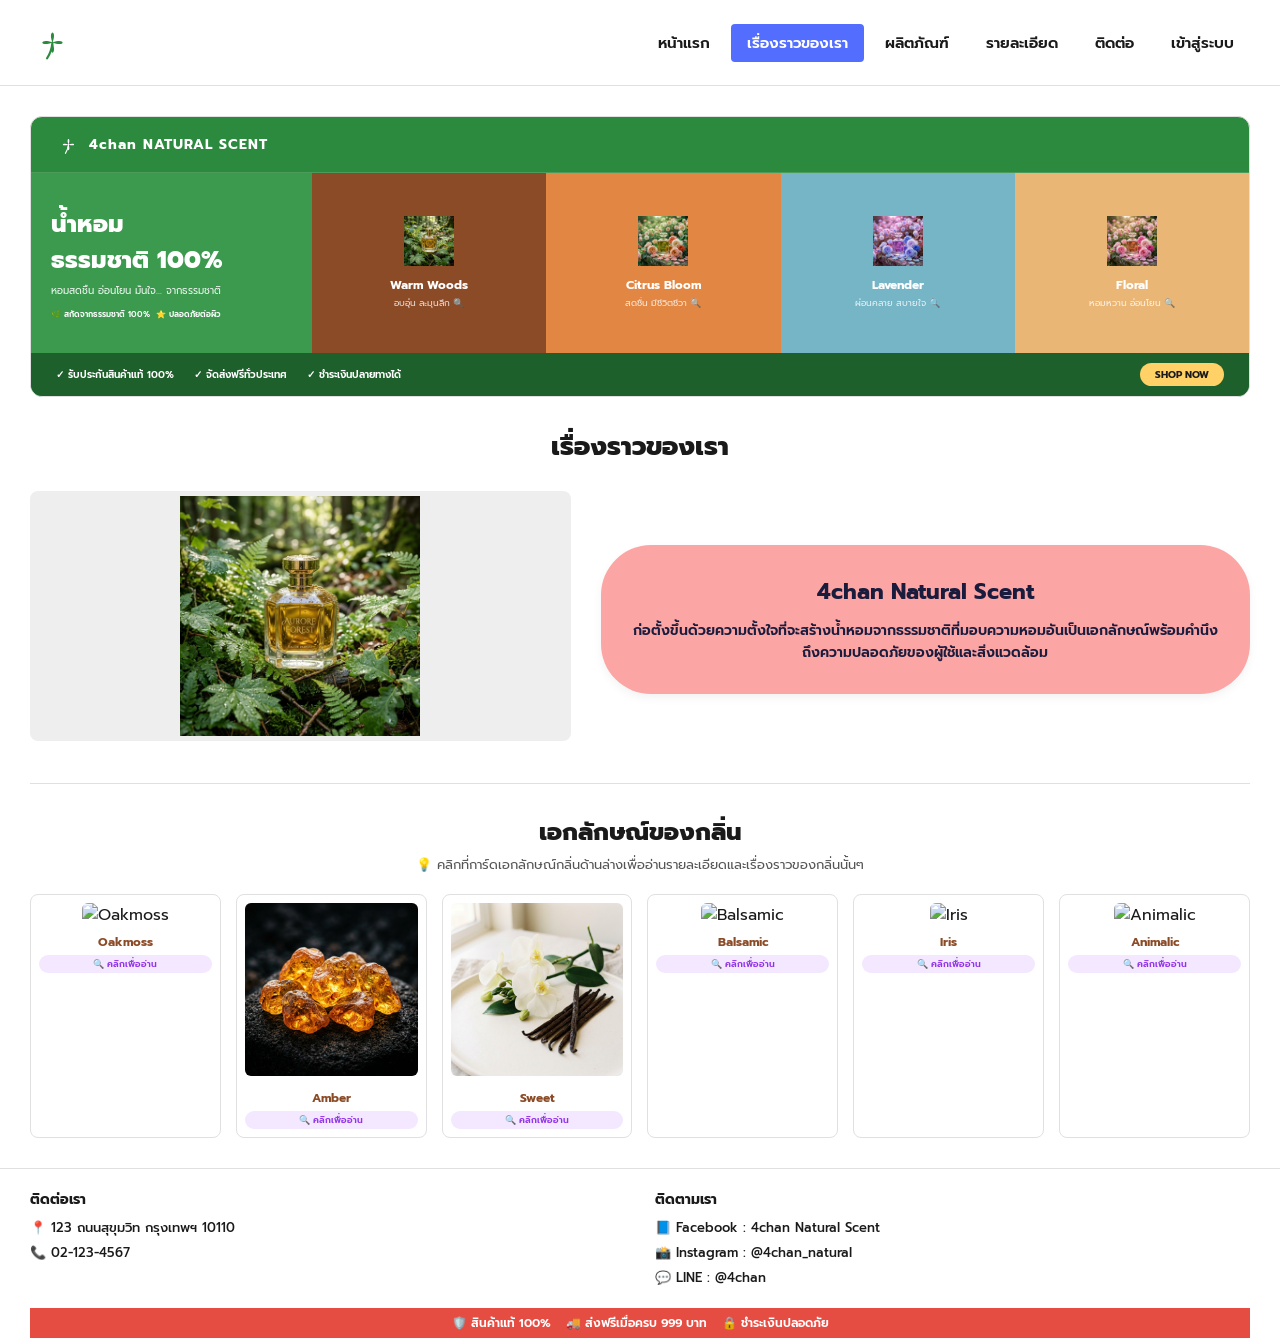
==== about.html @ 2dde5c66 "Add files via upload" ====
<!DOCTYPE html>
<html lang="th">

<head>
    <meta charset="UTF-8">
    <meta name="viewport" content="width=device-width, initial-scale=1.0">
    <title>4chan Natural Scent - เรื่องราวของเรา</title>
    <link rel="stylesheet" href="style.css">
</head>

<body>

    <div class="page-container">
        <!-- Header -->
        <header>
            <a href="index.html" class="logo-container">
                <div class="logo-img">
                    <svg viewBox="0 0 100 100" width="100%" height="100%">
                        <path d="M50,50 C38,20 62,20 50,50 C20,38 20,62 50,50 C62,80 38,80 50,50 C80,62 80,38 50,50 Z"
                            fill="#2b8a3e" />
                        <path d="M50,50 Q48,70 38,85" stroke="#2b8a3e" stroke-width="5" stroke-linecap="round"
                            fill="none" />
                    </svg>
                </div>
            </a>
            <nav>
                <a href="index.html">หน้าแรก</a>
                <a href="about.html" class="active">เรื่องราวของเรา</a>
                <a href="products.html">ผลิตภัณฑ์</a>
                <a href="details.html">รายละเอียด</a>
                <a href="contact.html">ติดต่อ</a>
                <a href="login.html">เข้าสู่ระบบ</a>
            </nav>
            <!-- Hamburger Menu Button -->
            <button class="hamburger-btn" id="hamburgerBtn" aria-label="เปิดเมนู">
                <span class="bar"><span class="dot"></span><span class="line"></span></span>
                <span class="bar"><span class="dot"></span><span class="line"></span></span>
                <span class="bar"><span class="dot"></span><span class="line"></span></span>
            </button>
        </header>

        <!-- Mobile Navigation Overlay -->
        <div class="mobile-nav-overlay" id="mobileNavOverlay"></div>
        <div class="mobile-nav-panel" id="mobileNavPanel">
            <button class="mobile-close-btn" id="mobileCloseBtn" aria-label="ปิดเมนู">✕</button>
            <a href="index.html">หน้าแรก</a>
            <a href="about.html" class="active">เรื่องราวของเรา</a>
            <a href="products.html">ผลิตภัณฑ์</a>
            <a href="details.html">รายละเอียด</a>
            <a href="contact.html">ติดต่อ</a>
            <a href="login.html">เข้าสู่ระบบ</a>
        </div>

        <!-- Main Content -->
        <main>
            <!-- Top Scent Category Banner -->
            <div
                style="background-color: #2b8a3e; color: white; border-radius: 12px; overflow: hidden; margin-bottom: 30px; border: 1px solid var(--border-color); display: flex; flex-direction: column;">
                <!-- Brand header in banner -->
                <div
                    style="display: flex; align-items: center; justify-content: space-between; padding: 15px 25px; border-bottom: 1px solid rgba(255,255,255,0.15);">
                    <div style="display: flex; align-items: center; gap: 8px;">
                        <div style="width: 25px; height: 25px;">
                            <svg viewBox="0 0 100 100" width="100%" height="100%">
                                <path
                                    d="M50,50 C38,20 62,20 50,50 C20,38 20,62 50,50 C62,80 38,80 50,50 C80,62 80,38 50,50 Z"
                                    fill="#ffffff" />
                                <path d="M50,50 Q48,70 38,85" stroke="#ffffff" stroke-width="5" stroke-linecap="round"
                                    fill="none" />
                            </svg>
                        </div>
                        <span style="font-weight: 700; font-size: 14px; letter-spacing: 1px;">4chan NATURAL SCENT</span>
                    </div>
                </div>

                <!-- Category Splits -->
                <div class="about-category-grid">
                    <!-- Main Promo Left -->
                    <div
                        style="background-color: #3b9a4e; padding: 20px; display: flex; flex-direction: column; justify-content: center;">
                        <h2 style="font-size: 24px; font-weight: 800; margin-bottom: 5px;">น้ำหอม<br>ธรรมชาติ 100%</h2>
                        <p style="font-size: 10px; opacity: 0.9; margin-bottom: 10px;">หอมสดชื่น อ่อนโยน มั่นใจ...
                            จากธรรมชาติ</p>
                        <div style="display: flex; gap: 6px; font-size: 8px; font-weight: 600;">
                            <span>🌿 สกัดจากธรรมชาติ 100%</span>
                            <span>⭐ ปลอดภัยต่อผิว</span>
                        </div>
                    </div>
                    <!-- Warm Woods -->
                    <div class="scent-banner-card" data-scent-key="warmwoods"
                        style="background-color: #8c4b27; padding: 15px; display: flex; flex-direction: column; align-items: center; justify-content: center; text-align: center; cursor: pointer;">
                        <img src="assets/forest_breeze.png"
                            style="width: 50px; height: 50px; object-fit: contain; margin-bottom: 10px;"
                            alt="Warm Woods">
                        <span style="font-weight: 700; font-size: 12px;">Warm Woods</span>
                        <span style="font-size: 9px; opacity: 0.8; margin-top: 2px;">อบอุ่น ละมุนลึก 🔍</span>
                    </div>
                    <!-- Citrus Bloom -->
                    <div class="scent-banner-card" data-scent-key="citrusbloom"
                        style="background-color: #e28743; padding: 15px; display: flex; flex-direction: column; align-items: center; justify-content: center; text-align: center; cursor: pointer;">
                        <img src="assets/rose_bloom.png"
                            style="width: 50px; height: 50px; object-fit: contain; margin-bottom: 10px; filter: hue-rotate(45deg);"
                            alt="Citrus Bloom">
                        <span style="font-weight: 700; font-size: 12px;">Citrus Bloom</span>
                        <span style="font-size: 9px; opacity: 0.8; margin-top: 2px;">สดชื่น มีชีวิตชีวา 🔍</span>
                    </div>
                    <!-- Lavender -->
                    <div class="scent-banner-card" data-scent-key="lavender"
                        style="background-color: #76b5c5; padding: 15px; display: flex; flex-direction: column; align-items: center; justify-content: center; text-align: center; cursor: pointer;">
                        <img src="assets/rose_bloom.png"
                            style="width: 50px; height: 50px; object-fit: contain; margin-bottom: 10px; filter: hue-rotate(270deg);"
                            alt="Lavender">
                        <span style="font-weight: 700; font-size: 12px;">Lavender</span>
                        <span style="font-size: 9px; opacity: 0.8; margin-top: 2px;">ผ่อนคลาย สบายใจ 🔍</span>
                    </div>
                    <!-- Floral -->
                    <div class="scent-banner-card" data-scent-key="floral"
                        style="background-color: #eab676; padding: 15px; display: flex; flex-direction: column; align-items: center; justify-content: center; text-align: center; cursor: pointer;">
                        <img src="assets/rose_bloom.png"
                            style="width: 50px; height: 50px; object-fit: contain; margin-bottom: 10px;" alt="Floral">
                        <span style="font-weight: 700; font-size: 12px;">Floral</span>
                        <span style="font-size: 9px; opacity: 0.8; margin-top: 2px;">หอมหวาน อ่อนโยน 🔍</span>
                    </div>
                </div>

                <!-- Banner bottom features -->
                <div class="about-banner-bottom">
                    <div class="about-banner-bottom-links">
                        <span>✓ รับประกันสินค้าแท้ 100%</span>
                        <span>✓ จัดส่งฟรีทั่วประเทศ</span>
                        <span>✓ ชำระเงินปลายทางได้</span>
                    </div>
                    <a href="products.html"
                        style="background-color: #ffd166; color: #1a1a1a; padding: 4px 15px; border-radius: 15px; text-decoration: none; font-weight: 700; font-size: 10px;">SHOP
                        NOW</a>
                </div>
            </div>

            <!-- Section: About Us Details -->
            <div class="about-section">
                <h2 style="font-size: 26px; font-weight: 800; text-align: center; margin-bottom: 20px;">เรื่องราวของเรา</h2>

                <div class="about-intro-grid">
                    <!-- Group of bottles or nice display image -->
                    <div>
                        <img src="assets/forest_breeze.png" class="about-intro-img"
                            style="max-height: 250px; object-fit: contain; background: #eee; padding: 5px;"
                            alt="Bottles Display">
                    </div>
                    <!-- Peach brand intro box -->
                    <div class="about-intro-box">
                        <h3>4chan Natural Scent</h3>
                        <p>ก่อตั้งขึ้นด้วยความตั้งใจที่จะสร้างน้ำหอมจากธรรมชาติที่มอบความหอมอันเป็นเอกลักษณ์พร้อมคำนึงถึงความปลอดภัยของผู้ใช้และสิ่งแวดล้อม
                        </p>
                    </div>
                </div>
            </div>

            <!-- Section: Scent Identities -->
            <div class="scent-identities">
                <h2 style="font-size: 24px; font-weight: 800; text-align: center; margin-bottom: 5px;">
                    เอกลักษณ์ของกลิ่น</h2>
                <p style="text-align: center; font-size: 13px; color: var(--text-muted); margin-bottom: 20px;">💡 คลิกที่การ์ดเอกลักษณ์กลิ่นด้านล่างเพื่ออ่านรายละเอียดและเรื่องราวของกลิ่นนั้นๆ</p>

                <div class="scent-grid">
                    <!-- Oakmoss -->
                    <div class="scent-card" data-scent-key="oakmoss">
                        <img src="https://images.unsplash.com/photo-1502082553048-f009c37129b9?w=150&auto=format&fit=crop&q=60"
                            alt="Oakmoss">
                        <span>Oakmoss</span>
                        <span class="scent-read-hint">🔍 คลิกเพื่ออ่าน</span>
                    </div>
                    <!-- Amber -->
                    <div class="scent-card" data-scent-key="amber">
                        <img src="assets/amber.png" alt="Amber">
                        <span>Amber</span>
                        <span class="scent-read-hint">🔍 คลิกเพื่ออ่าน</span>
                    </div>
                    <!-- Sweet -->
                    <div class="scent-card" data-scent-key="sweet">
                        <img src="assets/sweet.png" alt="Sweet">
                        <span>Sweet</span>
                        <span class="scent-read-hint">🔍 คลิกเพื่ออ่าน</span>
                    </div>
                    <!-- Balsamic -->
                    <div class="scent-card" data-scent-key="balsamic">
                        <img src="https://images.unsplash.com/photo-1608571423902-eed4a5ad8108?w=150&auto=format&fit=crop&q=60"
                            alt="Balsamic">
                        <span>Balsamic</span>
                        <span class="scent-read-hint">🔍 คลิกเพื่ออ่าน</span>
                    </div>
                    <!-- Iris -->
                    <div class="scent-card" data-scent-key="iris">
                        <img src="https://images.unsplash.com/photo-1525310072745-f49212b5ac6d?w=150&auto=format&fit=crop&q=60"
                            alt="Iris">
                        <span>Iris</span>
                        <span class="scent-read-hint">🔍 คลิกเพื่ออ่าน</span>
                    </div>
                    <!-- Animalic -->
                    <div class="scent-card" data-scent-key="animalic">
                        <img src="https://images.unsplash.com/photo-1518156677180-95a2893f3e9f?w=150&auto=format&fit=crop&q=60"
                            alt="Animalic">
                        <span>Animalic</span>
                        <span class="scent-read-hint">🔍 คลิกเพื่ออ่าน</span>
                    </div>
                </div>
            </div>
        </main>

        <!-- Footer -->
        <footer>
            <div class="footer-info">
                <div class="footer-col">
                    <h4>ติดต่อเรา</h4>
                    <ul>
                        <li>📍 123 ถนนสุขุมวิท กรุงเทพฯ 10110</li>
                        <li>📞 02-123-4567</li>
                    </ul>
                </div>
                <div class="footer-col">
                    <h4>ติดตามเรา</h4>
                    <ul>
                        <li>📘 Facebook : 4chan Natural Scent</li>
                        <li>📸 Instagram : @4chan_natural</li>
                        <li>💬 LINE : @4chan</li>
                    </ul>
                </div>
            </div>
            <div class="bottom-promo-banner">
                <span>🛡️ สินค้าแท้ 100%</span>
                <span>🚚 ส่งฟรีเมื่อครบ 999 บาท</span>
                <span>🔒 ชำระเงินปลอดภัย</span>
            </div>
        </footer>
    <!-- Scent Detail Reader Modal Box -->
    <div class="product-modal-overlay" id="scentReaderOverlay" aria-hidden="true">
        <div class="product-modal" style="max-width: 580px; border-radius: 24px;">
            <button class="product-modal-close" id="scentReaderCloseBtn" aria-label="ปิดหน้าต่าง">✕</button>
            <div class="product-modal-content" style="grid-template-columns: 180px 1fr; gap: 20px; padding: 25px;">
                <div class="product-modal-image-wrapper" style="background: #fdf4ff;">
                    <img src="" id="scentReaderImg" alt="เอกลักษณ์ของกลิ่น" class="product-modal-img" style="border-radius: 12px; max-height: 160px; object-fit: cover;">
                </div>
                <div class="product-modal-details">
                    <span class="modal-gender-tag" id="scentReaderTag" style="background: #f3e8ff; color: #9333ea; font-size: 11px;">🌿 เอกลักษณ์ของกลิ่น</span>
                    <h3 id="scentReaderTitle" class="modal-title" style="font-size: 20px; margin-top: 4px; margin-bottom: 8px;">ชื่อกลิ่น</h3>
                    <p id="scentReaderDesc" class="modal-desc" style="font-size: 13px; line-height: 1.5; color: #4a3560; margin-bottom: 12px;">คำบรรยายกลิ่น...</p>
                    
                    <div class="modal-info-group" style="margin-bottom: 10px;">
                        <p id="scentReaderTone" style="font-size: 12px; font-weight: 600; color: #7e22ce; background: #faf5ff; padding: 6px 10px; border-radius: 8px; margin-bottom: 6px;">✨ โทนกลิ่น: </p>
                        <p id="scentReaderFeeling" style="font-size: 12px; font-weight: 600; color: #2b8a3e; background: #f0fdf4; padding: 6px 10px; border-radius: 8px;">🌿 ให้ความรู้สึก: </p>
                    </div>

                    <div style="font-size: 11px; font-weight: 700; color: #6b21a8; background: #f3e8ff; padding: 8px 12px; border-radius: 10px; text-align: center; margin-top: 5px;">
                        🛍️ พบในน้ำหอม: <span id="scentReaderPerfumes" style="font-weight: 600; color: #1a1a1a;">-</span>
                    </div>
                </div>
            </div>
        </div>
    </div>

    <script src="app.js"></script>
</body>

</html>
---- style.css ----
@import url('https://fonts.googleapis.com/css2?family=Prompt:wght@300;400;500;600;700&display=swap');

:root {
    --primary-color: #2b8a3e;
    /* Clover Green */
    --active-bg: #536dfe;
    /* Blue/purple for active menu */
    --accent-purple: #9094f9;
    /* Button and badge purple */
    --light-purple: #d2d4fc;
    /* Input label background */
    --text-dark: #1a1a1a;
    --text-muted: #555555;
    --bg-light: #f5f5f5;
    --bg-card: #f9f9f9;
    --border-color: #e0e0e0;
    --red-banner-bg: #e54d42;
}

* {
    box-sizing: border-box;
    margin: 0;
    padding: 0;
    font-family: 'Prompt', sans-serif;
}

html {
    scroll-behavior: smooth;
}

body {
    background-color: #ffffff;
    color: var(--text-dark);
    display: flex;
    justify-content: center;
    align-items: flex-start;
    min-height: 100vh;
    padding: 0;
    margin: 0;
}

/* Main Outer Container to match the card/frame style of screenshots */
.page-container {
    width: 100%;
    max-width: 100%;
    min-height: 100vh;
    background: #ffffff;
    box-shadow: none;
    border-radius: 0;
    border: none;
    overflow: hidden;
    display: flex;
    flex-direction: column;
}

/* Header Styles */
header {

    display: flex;
    justify-content: space-between;
    align-items: center;
    padding: 20px 30px;
    background-color: #ffffff;
    border-bottom: 1px solid var(--border-color);
}

.logo-container {
    display: flex;
    align-items: center;
    gap: 10px;
    text-decoration: none;
    color: inherit;
}

.logo-img {
    width: 45px;
    height: 45px;
}

nav {
    display: flex;
    align-items: center;
    gap: 5px;
}

nav a {
    text-decoration: none;
    color: var(--text-dark);
    font-weight: 600;
    font-size: 15px;
    padding: 8px 16px;
    border-radius: 4px;
    transition: all 0.2s ease;
}

nav a:hover {
    background-color: rgba(83, 109, 254, 0.1);
}

nav a.active {
    background-color: var(--active-bg);
    color: #ffffff;
}

/* ==================== HAMBURGER MENU ==================== */
.hamburger-btn {
    display: none;
    flex-direction: column;
    justify-content: center;
    align-items: center;
    gap: 5px;
    background: none;
    border: none;
    cursor: pointer;
    padding: 8px;
    z-index: 1100;
}

.hamburger-btn .bar {
    display: flex;
    align-items: center;
    gap: 8px;
}

.hamburger-btn .bar .dot {
    width: 12px;
    height: 12px;
    border: 2.5px solid var(--text-dark);
    border-radius: 50%;
    background: transparent;
    flex-shrink: 0;
}

.hamburger-btn .bar .line {
    width: 32px;
    height: 6px;
    background-color: var(--text-dark);
    border-radius: 4px;
    transition: all 0.3s ease;
}

/* Mobile overlay nav */
.mobile-nav-overlay {
    display: none;
    position: fixed;
    top: 0;
    left: 0;
    width: 100%;
    height: 100%;
    background: rgba(0, 0, 0, 0.6);
    z-index: 1050;
    opacity: 0;
    transition: opacity 0.3s ease;
}

.mobile-nav-overlay.active {
    display: block;
    opacity: 1;
}

.mobile-nav-panel {
    position: fixed;
    top: 0;
    right: -300px;
    width: 280px;
    height: 100%;
    background: #ffffff;
    z-index: 1060;
    padding: 80px 30px 30px 30px;
    box-shadow: -4px 0 15px rgba(0, 0, 0, 0.1);
    transition: right 0.3s ease;
    display: flex;
    flex-direction: column;
    gap: 10px;
}

.mobile-nav-panel.active {
    right: 0;
}

.mobile-nav-panel a {
    text-decoration: none;
    color: var(--text-dark);
    font-weight: 600;
    font-size: 16px;
    padding: 12px 16px;
    border-radius: 8px;
    transition: all 0.2s ease;
    display: block;
}

.mobile-nav-panel a:hover {
    background-color: rgba(83, 109, 254, 0.1);
}

.mobile-nav-panel a.active {
    background-color: var(--active-bg);
    color: #ffffff;
}

.mobile-close-btn {
    position: absolute;
    top: 20px;
    right: 20px;
    background: none;
    border: none;
    font-size: 28px;
    cursor: pointer;
    color: var(--text-dark);
    width: 40px;
    height: 40px;
    display: flex;
    align-items: center;
    justify-content: center;
    border-radius: 50%;
    transition: background 0.2s ease;
}

.mobile-close-btn:hover {
    background-color: rgba(0, 0, 0, 0.05);
}

@media (max-width: 768px) {
    .hamburger-btn {
        display: flex;
    }

    header nav {
        display: none;
    }
}

/* Footer Styles */
footer {
    background-color: #ffffff;
    border-top: 1px solid var(--border-color);
    padding: 20px 30px 0 30px;
}

.footer-info {
    display: grid;
    grid-template-columns: 1fr 1fr;
    gap: 30px;
    padding-bottom: 15px;
}

@media (max-width: 600px) {
    .footer-info {
        grid-template-columns: 1fr;
        gap: 15px;
    }
}

.footer-col h4 {
    font-size: 14px;
    font-weight: 700;
    margin-bottom: 8px;
    color: var(--text-dark);
}

.footer-col ul {
    list-style: none;
}

.footer-col ul li {
    font-size: 13px;
    color: var(--text-dark);
    margin-bottom: 6px;
    display: flex;
    align-items: center;
    gap: 6px;
    font-weight: 500;
}

/* Bottom Red Promo Banner */
.bottom-promo-banner {
    background-color: var(--red-banner-bg);
    color: #ffffff;
    text-align: center;
    padding: 6px 15px;
    font-size: 12px;
    font-weight: 600;
    display: flex;
    justify-content: center;
    align-items: center;
    gap: 15px;
}

.bottom-promo-banner span {
    display: flex;
    align-items: center;
    gap: 4px;
}

/* Common Layout Components */

/* Main content wrapper */
main {
    padding: 30px;
    flex-grow: 1;
}

/* Banner image placeholder / container style */
.hero-banner {
    border-radius: 8px;
    overflow: hidden;
    margin-bottom: 25px;
    border: 1px solid var(--border-color);
}

.hero-banner img {
    width: 100%;
    height: auto;
    display: block;
}

/* Common pill badges */
.badge-pill {
    background-color: var(--accent-purple);
    color: #ffffff;
    padding: 6px 20px;
    border-radius: 20px;
    font-weight: 600;
    font-size: 14px;
    display: inline-block;
}

/* ==================== HOME PAGE (`index.html`) ==================== */
.home-hero-section {
    display: grid;
    grid-template-columns: 1fr 1.2fr;
    gap: 30px;
    align-items: center;
    margin-bottom: 30px;
    border-bottom: 1px solid var(--border-color);
    padding-bottom: 30px;
}

.home-hero-left {
    display: flex;
    flex-direction: column;
    align-items: center;
    text-align: center;
}

.home-hero-logo {
    width: 200px;
    height: 200px;
    margin-bottom: 15px;
}

.home-hero-right {
    text-align: center;
}

.home-hero-title {
    font-size: 32px;
    font-weight: 700;
    line-height: 1.4;
    margin-bottom: 20px;
    color: #000000;
}

.ornament-line {
    display: flex;
    align-items: center;
    justify-content: center;
    gap: 10px;
    margin-bottom: 25px;
}

.ornament-line::before,
.ornament-line::after {
    content: "";
    height: 2px;
    width: 60px;
    background-color: #d88a8a;
    display: inline-block;
}

.ornament-diamond {
    color: #d88a8a;
    font-size: 14px;
}

.btn-view-products {
    background-color: #FFB6C1;
    color: #1a1a1a;
    padding: 10px 30px;
    border-radius: 25px;
    text-decoration: none;
    font-weight: 600;
    font-size: 16px;
    display: inline-block;
    transition: background 0.2s ease;
}

.btn-view-products:hover {
    background-color: #ffa4b2;
}

.home-row-1 {
    display: grid;
    grid-template-columns: 2fr 1fr;
    gap: 20px;
    margin-bottom: 30px;
}

.bestseller-banner {
    background: #f7f7f7;
    border: 1px solid var(--border-color);
    border-radius: 8px;
    padding: 20px;
    display: flex;
    align-items: center;
    justify-content: space-between;
    gap: 20px;
}

.new-product-banner {
    background: #ffffff;
    border: 1px solid var(--border-color);
    border-radius: 8px;
    padding: 20px;
    display: flex;
    flex-direction: column;
    align-items: center;
    justify-content: center;
    text-align: center;
}

.new-product-banner img {
    max-height: 150px;
    object-fit: contain;
    margin-top: 10px;
}

.home-carousel-section {
    position: relative;
    border-top: 1px solid var(--border-color);
    padding-top: 30px;
}

.carousel-container {
    display: flex;
    align-items: center;
    justify-content: space-between;
    gap: 15px;
}

.carousel-track {
    display: flex;
    gap: 15px;
    overflow-x: auto;
    scroll-behavior: smooth;
    -webkit-overflow-scrolling: touch;
    scrollbar-width: none;
    width: 100%;
}

.carousel-track::-webkit-scrollbar {
    display: none;
}

.carousel-card {
    background: #ffffff;
    border: 1px solid var(--border-color);
    border-radius: 8px;
    padding: 10px;
    text-align: center;
    position: relative;
    min-width: calc((100% - 75px) / 6);
    flex-shrink: 0;
    transition: transform 0.25s ease, box-shadow 0.25s ease;
    cursor: pointer;
}

.carousel-card:hover {
    transform: translateY(-4px);
    box-shadow: 0 6px 16px rgba(0, 0, 0, 0.1);
}

.card-badge {
    position: absolute;
    top: 12px;
    left: 12px;
    z-index: 15;
    background-color: #e54d42;
    color: white;
    font-size: 11px;
    padding: 4px 10px;
    border-radius: 12px;
    font-weight: 700;
    white-space: nowrap;
    box-shadow: 0 2px 6px rgba(0, 0, 0, 0.2);
}

.card-badge.new {
    background-color: var(--primary-color);
}

.carousel-card img {
    width: 100%;
    height: 110px;
    object-fit: cover;
    border-radius: 6px;
    margin-bottom: 8px;
}

.carousel-card h5 {
    font-size: 11px;
    font-weight: 700;
    margin-bottom: 4px;
}

.carousel-card p {
    font-size: 9px;
    color: var(--text-muted);
    line-height: 1.2;
}

.carousel-btn {
    background: none;
    border: none;
    font-size: 24px;
    cursor: pointer;
    color: #333333;
    padding: 10px;
    transition: color 0.2s ease, transform 0.2s ease;
    flex-shrink: 0;
}

.carousel-btn:hover {
    color: var(--primary-color);
    transform: scale(1.2);
}

.carousel-dots {
    display: flex;
    justify-content: center;
    gap: 8px;
    margin-top: 15px;
}

.dot {
    width: 8px;
    height: 8px;
    border-radius: 50%;
    background-color: #d8d8d8;
    cursor: pointer;
    transition: background-color 0.3s ease, transform 0.2s ease;
}

.dot:hover {
    transform: scale(1.3);
}

.dot.active {
    background-color: var(--red-banner-bg);
    transform: scale(1.3);
}

/* ==================== ABOUT US PAGE (`about.html`) ==================== */
.about-section {
    margin-bottom: 30px;
}

.about-intro-grid {
    display: grid;
    grid-template-columns: 1fr 1.2fr;
    gap: 30px;
    align-items: center;
    margin-top: 25px;
}

.about-intro-img {
    width: 100%;
    border-radius: 8px;
    object-fit: cover;
}

.about-intro-box {
    background-color: #fca5a5;
    /* Pink/peach tone */
    color: #1a1c3d;
    padding: 30px;
    border-radius: 50px;
    /* Highly rounded as in screenshot */
    text-align: center;
    box-shadow: 0 4px 10px rgba(0, 0, 0, 0.05);
}

.about-intro-box h3 {
    font-size: 22px;
    font-weight: 700;
    margin-bottom: 12px;
}

.about-intro-box p {
    font-size: 14px;
    font-weight: 600;
    line-height: 1.6;
}

.scent-identities {
    margin-top: 35px;
    border-top: 1px solid var(--border-color);
    padding-top: 30px;
}

.scent-grid {
    display: grid;
    grid-template-columns: repeat(6, 1fr);
    gap: 15px;
    margin-top: 20px;
}

.scent-card {
    text-align: center;
    cursor: pointer;
    transition: transform 0.25s ease, box-shadow 0.25s ease;
    padding: 8px;
    border-radius: 8px;
    background: #ffffff;
    border: 1px solid var(--border-color);
}

.scent-card:hover {
    transform: translateY(-4px);
    box-shadow: 0 6px 16px rgba(140, 75, 39, 0.15);
    border-color: #8c4b27;
}

.scent-banner-card {
    transition: transform 0.25s ease, filter 0.25s ease;
}

.scent-banner-card:hover {
    transform: translateY(-4px);
    filter: brightness(1.08);
}

.scent-card img {
    width: 100%;
    aspect-ratio: 1;
    object-fit: cover;
    border-radius: 6px;
    margin-bottom: 6px;
}

.scent-card span {
    display: block;
    font-size: 12px;
    font-weight: 700;
    color: #8c4b27;
}

.scent-read-hint {
    font-size: 9px !important;
    font-weight: 600 !important;
    color: #9333ea !important;
    background: #f3e8ff;
    border-radius: 10px;
    padding: 2px 6px;
    margin-top: 4px;
}

/* ==================== PRODUCTS PAGE (`products.html`) ==================== */
.products-layout {
    display: grid;
    grid-template-columns: 240px 1fr;
    gap: 25px;
}

.sidebar-filter {
    background-color: #e5e5e5;
    border-radius: 20px;
    padding: 20px;
    display: flex;
    flex-direction: column;
    gap: 20px;
}

.filter-group {
    border-bottom: 1px solid #cccccc;
    padding-bottom: 15px;
}

.filter-group:last-child {
    border-bottom: none;
}

.filter-group h4 {
    font-size: 15px;
    font-weight: 700;
    margin-bottom: 10px;
}

.filter-option {
    display: flex;
    align-items: center;
    gap: 8px;
    margin-bottom: 8px;
    font-size: 13px;
    font-weight: 600;
    cursor: pointer;
}

.filter-option input[type="checkbox"] {
    appearance: none;
    width: 14px;
    height: 14px;
    background-color: #fbc2c2;
    border-radius: 2px;
    outline: none;
    cursor: pointer;
    display: inline-block;
    position: relative;
}

.filter-option input[type="checkbox"]:checked::after {
    content: "✓";
    position: absolute;
    color: #ffffff;
    font-size: 10px;
    left: 2px;
    top: -2px;
}

.filter-option input[type="checkbox"]:checked {
    background-color: var(--accent-purple);
}

.sidebar-buttons {
    display: flex;
    flex-direction: column;
    gap: 10px;
}

.btn-sidebar {
    background-color: var(--accent-purple);
    color: #ffffff;
    border: none;
    padding: 8px;
    border-radius: 6px;
    font-weight: 600;
    cursor: pointer;
    font-size: 13px;
    text-align: center;
    transition: background 0.2s ease;
}

.btn-sidebar:hover {
    background-color: #7b80f2;
}

.products-main-grid {
    display: grid;
    grid-template-columns: repeat(3, 1fr);
    gap: 20px;
}

.product-card {
    background-color: #ffffff;
    border: 1px solid var(--border-color);
    border-radius: 8px;
    padding: 10px;
    text-align: center;
    position: relative;
    display: flex;
    flex-direction: column;
    justify-content: space-between;
    transition: transform 0.25s ease, box-shadow 0.25s ease;
    cursor: pointer;
}

.product-card:hover {
    transform: translateY(-4px);
    box-shadow: 0 6px 18px rgba(0, 0, 0, 0.1);
}

.product-card img {
    width: 100%;
    height: 170px;
    object-fit: cover;
    border-radius: 6px;
    margin-bottom: 10px;
    transition: transform 0.3s ease;
}

.product-card:hover img {
    transform: scale(1.03);
}

.product-card h4 {
    font-size: 12px;
    font-weight: 700;
    margin-bottom: 6px;
}

.product-card p {
    font-size: 10px;
    color: var(--text-muted);
    line-height: 1.3;
    margin-bottom: 10px;
    flex-grow: 1;
}

.products-pagination {
    display: flex;
    justify-content: center;
    align-items: center;
    gap: 10px;
    margin-top: 30px;
    font-size: 18px;
    font-weight: 700;
}

.page-num {
    width: 32px;
    height: 32px;
    display: flex;
    align-items: center;
    justify-content: center;
    border-radius: 4px;
    cursor: pointer;
    transition: background-color 0.2s ease, color 0.2s ease;
}

.page-num:hover {
    background-color: rgba(229, 77, 66, 0.2);
}

.page-num.active {
    background-color: var(--red-banner-bg);
    color: white;
}

.page-arrow {
    cursor: pointer;
    padding: 0 10px;
}

/* ==================== DETAILS PAGE (`details.html`) ==================== */
.details-section {
    display: flex;
    flex-direction: column;
    gap: 30px;
}

.details-top {
    display: grid;
    grid-template-columns: 1fr 1.2fr;
    gap: 30px;
    align-items: start;
}

.details-img-container img {
    width: 100%;
    aspect-ratio: 1;
    object-fit: cover;
    border-radius: 120px;
    /* Highly rounded as in screenshot */
    border: 1px solid var(--border-color);
}

.details-info {
    display: flex;
    flex-direction: column;
}

.details-tag-bestseller {
    font-weight: 700;
    font-size: 14px;
    color: #000000;
    margin-bottom: 4px;
}

.details-title {
    font-size: 24px;
    font-weight: 700;
    margin-bottom: 10px;
    border-bottom: 1px solid #000;
    padding-bottom: 4px;
    display: inline-block;
}

.details-subtitle {
    font-size: 14px;
    font-weight: 700;
    color: #000000;
    margin-bottom: 15px;
}

.details-price {
    font-size: 20px;
    font-weight: 700;
    color: #000000;
    margin-bottom: 10px;
}

.details-rating {
    display: flex;
    align-items: center;
    gap: 6px;
    font-size: 13px;
    font-weight: 600;
    margin-bottom: 20px;
}

.details-rating span.stars {
    color: #000000;
}

.details-table {
    width: 100%;
    border-collapse: collapse;
    margin-bottom: 20px;
}

.details-table td {
    padding: 6px 0;
    font-size: 14px;
    font-weight: 700;
    border-bottom: 1px solid var(--border-color);
}

.details-table td:first-child {
    width: 130px;
    color: var(--text-dark);
}

.details-table td:last-child {
    color: var(--text-dark);
}

.quantity-selector {
    display: flex;
    align-items: center;
    gap: 15px;
    margin-bottom: 20px;
    font-weight: 700;
    font-size: 15px;
}

.qty-controls {
    display: flex;
    align-items: center;
    background-color: #cccccc;
    border-radius: 20px;
    overflow: hidden;
}

.qty-btn {
    border: none;
    background: none;
    width: 32px;
    height: 32px;
    font-size: 18px;
    font-weight: 700;
    cursor: pointer;
    display: flex;
    align-items: center;
    justify-content: center;
}

.qty-val {
    width: 40px;
    text-align: center;
    font-weight: 700;
}

.details-action-buttons {
    display: flex;
    gap: 15px;
}

.btn-details {
    background-color: var(--accent-purple);
    color: #ffffff;
    border: none;
    padding: 10px 30px;
    border-radius: 20px;
    font-weight: 700;
    font-size: 14px;
    cursor: pointer;
    transition: background 0.2s;
}

.btn-details:hover {
    background-color: #7b80f2;
}

.details-bottom-grid {
    display: grid;
    grid-template-columns: 1.2fr 1fr;
    gap: 30px;
    align-items: start;
    border-top: 1px solid var(--border-color);
    padding-top: 25px;
}

.desc-card {
    background-color: #b8b9c3;
    border-radius: 12px;
    padding: 20px;
    font-size: 13px;
    font-weight: 600;
    line-height: 1.6;
    color: #000;
}

.pyramid-img {
    width: 100%;
    border-radius: 12px;
    object-fit: cover;
}

.marketing-features {
    grid-column: 1 / -1;
    display: flex;
    justify-content: center;
    flex-wrap: wrap;
    gap: 15px 30px;
    margin-top: 15px;
}

.feature-item {
    display: flex;
    align-items: center;
    gap: 6px;
    font-size: 12px;
    font-weight: 700;
}

/* ==================== CONTACT PAGE (`contact.html`) ==================== */
.contact-container {
    background-color: #b5b5be;
    border-radius: 40px;
    padding: 30px;
    display: grid;
    grid-template-columns: 1fr 1fr;
    gap: 30px;
    margin-top: 20px;
}

@media (max-width: 768px) {
    .contact-container {
        grid-template-columns: 1fr;
    }
}

.contact-form {
    display: flex;
    flex-direction: column;
    gap: 15px;
}

.form-group {
    display: flex;
    flex-direction: column;
    gap: 8px;
}

.form-label {
    background-color: var(--light-purple);
    color: #000000;
    padding: 6px 15px;
    border-radius: 6px;
    font-weight: 700;
    font-size: 13px;
    align-self: flex-start;
}

.form-input {
    width: 100%;
    padding: 10px 15px;
    border: none;
    border-radius: 4px;
    background-color: #ececee;
    font-size: 14px;
}

.form-checkbox-group {
    display: flex;
    flex-direction: column;
    gap: 8px;
}

.checkbox-item {
    display: flex;
    align-items: center;
    gap: 10px;
    font-size: 13px;
    font-weight: 700;
    color: #000;
}

.checkbox-item input[type="checkbox"] {
    appearance: none;
    width: 20px;
    height: 20px;
    background-color: #ececee;
    border-radius: 2px;
    outline: none;
    cursor: pointer;
    position: relative;
}

.checkbox-item input[type="checkbox"]:checked::after {
    content: "✓";
    position: absolute;
    color: var(--accent-purple);
    font-size: 16px;
    left: 4px;
    top: -2px;
    font-weight: bold;
}

.btn-submit {
    background-color: var(--accent-purple);
    color: #000000;
    border: none;
    padding: 10px;
    border-radius: 8px;
    font-weight: 700;
    font-size: 15px;
    cursor: pointer;
    align-self: center;
    width: 200px;
    margin-top: 10px;
    transition: background 0.2s;
}

.btn-submit:hover {
    background-color: #7b80f2;
}

.contact-images {
    display: flex;
    flex-direction: column;
    gap: 20px;
    justify-content: center;
}

.contact-images img {
    width: 100%;
    height: 180px;
    object-fit: cover;
    border-radius: 30px;
    box-shadow: 0 4px 10px rgba(0, 0, 0, 0.1);
}

.contact-banner-quote {
    background-color: #b5b5be;
    border-radius: 12px;
    padding: 15px;
    text-align: center;
    font-size: 13px;
    font-weight: 700;
    line-height: 1.6;
    margin-top: 25px;
    color: #000;
    display: flex;
    align-items: center;
    justify-content: center;
    gap: 8px;
}

/* ==================== LOGIN PAGE (`login.html`) ==================== */

/* Main wrapper to center the form vertically */
.login-main {
    display: flex;
    align-items: center;
    justify-content: center;
    padding: 40px 20px;
    min-height: 60vh;
    background: linear-gradient(135deg, #fdf2f8 0%, #f0fdf4 30%, #faf5ff 60%, #f0fdf4 100%);
}

/* Login card container */
.login-wrapper {
    width: 100%;
    max-width: 460px;
    background: rgba(255, 255, 255, 0.85);
    backdrop-filter: blur(12px);
    -webkit-backdrop-filter: blur(12px);
    border-radius: 28px;
    border: 1px solid rgba(209, 176, 220, 0.35);
    box-shadow:
        0 8px 32px rgba(144, 148, 249, 0.12),
        0 2px 8px rgba(43, 138, 62, 0.06);
    padding: 40px 36px;
    animation: loginFadeIn 0.6s ease-out;
}

@keyframes loginFadeIn {
    from {
        opacity: 0;
        transform: translateY(20px);
    }
    to {
        opacity: 1;
        transform: translateY(0);
    }
}

/* Header section inside card */
.login-header {
    text-align: center;
    margin-bottom: 30px;
}

.login-logo {
    width: 60px;
    height: 60px;
    margin: 0 auto 14px auto;
    animation: loginLogoFloat 3s ease-in-out infinite;
}

@keyframes loginLogoFloat {
    0%, 100% { transform: translateY(0); }
    50% { transform: translateY(-6px); }
}

.login-title {
    font-size: 26px;
    font-weight: 700;
    color: var(--text-dark);
    margin-bottom: 6px;
}

.login-subtitle {
    font-size: 13px;
    font-weight: 500;
    color: var(--text-muted);
    line-height: 1.5;
}

/* Form */
.login-form {
    display: flex;
    flex-direction: column;
    gap: 20px;
}

.login-form-group {
    display: flex;
    flex-direction: column;
    gap: 8px;
}

.login-label {
    display: flex;
    align-items: center;
    gap: 6px;
    font-size: 13px;
    font-weight: 700;
    color: #4a3560;
    background: linear-gradient(135deg, #f3e8ff, #ede9fe);
    padding: 6px 14px;
    border-radius: 8px;
    align-self: flex-start;
}

.login-label-icon {
    font-size: 14px;
}

.login-input {
    width: 100%;
    padding: 13px 16px;
    border: 2px solid #e8dff0;
    border-radius: 14px;
    background-color: #faf8fc;
    font-size: 14px;
    font-family: 'Prompt', sans-serif;
    color: var(--text-dark);
    transition: all 0.3s ease;
    outline: none;
}

.login-input::placeholder {
    color: #b8adc4;
    font-size: 13px;
}

.login-input:focus {
    border-color: #9094f9;
    background-color: #ffffff;
    box-shadow: 0 0 0 4px rgba(144, 148, 249, 0.15);
}

/* Password wrapper for toggle icon */
.login-password-wrapper {
    position: relative;
}

.login-password-wrapper .login-input {
    padding-right: 50px;
}

.login-toggle-password {
    position: absolute;
    right: 14px;
    top: 50%;
    transform: translateY(-50%);
    background: none;
    border: none;
    cursor: pointer;
    font-size: 18px;
    padding: 4px;
    opacity: 0.6;
    transition: opacity 0.2s ease;
}

.login-toggle-password:hover {
    opacity: 1;
}

/* Submit button */
.login-btn {
    width: 100%;
    padding: 14px;
    border: none;
    border-radius: 16px;
    background: linear-gradient(135deg, #2b8a3e 0%, #38a169 40%, #9094f9 100%);
    color: #ffffff;
    font-size: 16px;
    font-weight: 700;
    font-family: 'Prompt', sans-serif;
    cursor: pointer;
    transition: all 0.3s ease;
    margin-top: 6px;
    box-shadow: 0 4px 15px rgba(43, 138, 62, 0.25);
    position: relative;
    overflow: hidden;
}

.login-btn::before {
    content: '';
    position: absolute;
    top: 0;
    left: -100%;
    width: 100%;
    height: 100%;
    background: linear-gradient(90deg, transparent, rgba(255, 255, 255, 0.2), transparent);
    transition: left 0.5s ease;
}

.login-btn:hover::before {
    left: 100%;
}

.login-btn:hover {
    transform: translateY(-2px);
    box-shadow: 0 6px 20px rgba(43, 138, 62, 0.35);
}

.login-btn:active {
    transform: translateY(0);
    box-shadow: 0 2px 8px rgba(43, 138, 62, 0.2);
}

/* Decorative footer inside card */
.login-footer-decoration {
    display: flex;
    align-items: center;
    justify-content: center;
    gap: 10px;
    margin-top: 28px;
    padding-top: 20px;
    border-top: 1px solid #ede9fe;
}

.login-ornament {
    font-size: 16px;
    animation: loginLeafSway 2.5s ease-in-out infinite alternate;
}

.login-ornament:last-child {
    animation-delay: 0.5s;
}

@keyframes loginLeafSway {
    0% { transform: rotate(-5deg); }
    100% { transform: rotate(5deg); }
}

.login-ornament-line {
    width: 40px;
    height: 2px;
    background: linear-gradient(90deg, #d8b4fe, #2b8a3e);
    border-radius: 1px;
}

.login-ornament-text {
    font-size: 11px;
    font-weight: 700;
    color: #2b8a3e;
    letter-spacing: 0.5px;
    white-space: nowrap;
}

/* ===== Login Page - Mobile Responsive ===== */
@media (max-width: 768px) {
    .login-main {
        padding: 25px 15px;
        min-height: 50vh;
    }

    .login-wrapper {
        padding: 30px 24px;
        border-radius: 22px;
        max-width: 100%;
    }

    .login-title {
        font-size: 22px;
    }

    .login-subtitle {
        font-size: 12px;
    }

    .login-input {
        padding: 11px 14px;
        font-size: 13px;
    }

    .login-btn {
        padding: 12px;
        font-size: 15px;
    }
}

@media (max-width: 400px) {
    .login-wrapper {
        padding: 24px 18px;
        border-radius: 18px;
    }

    .login-ornament-line {
        width: 25px;
    }

    .login-ornament-text {
        font-size: 10px;
    }
}

/* ==================== ABOUT PAGE - REFACTORED CLASSES ==================== */
/* ย้ายจาก inline style เพื่อให้ media query ทำงานได้ */

.about-category-grid {
    display: grid;
    grid-template-columns: 1.2fr 1fr 1fr 1fr 1fr;
    min-height: 180px;
}

.about-banner-bottom {
    background-color: #1e602b;
    display: flex;
    justify-content: space-between;
    align-items: center;
    padding: 10px 25px;
    font-size: 10px;
    font-weight: 600;
}

.about-banner-bottom-links {
    display: flex;
    gap: 20px;
}

/* ==================== GLOBAL RESPONSIVE — MOBILE ==================== */
@media (max-width: 768px) {

    /* --- Common / Global --- */
    header {
        padding: 12px 15px;
    }

    main {
        padding: 15px;
    }

    footer {
        padding: 15px 15px 0 15px;
    }

    .bottom-promo-banner {
        flex-direction: column;
        gap: 4px;
        padding: 8px 10px;
        font-size: 11px;
    }

    /* --- HOME PAGE (index.html) --- */
    .home-hero-section {
        grid-template-columns: 1fr;
        gap: 20px;
        padding-bottom: 20px;
    }

    .home-hero-title {
        font-size: 24px;
    }

    .home-row-1 {
        grid-template-columns: 1fr;
        gap: 15px;
    }

    .carousel-track {
        gap: 10px;
    }

    .carousel-card {
        min-width: calc((100% - 10px) / 2);
    }

    .carousel-btn {
        display: none;
    }

    .carousel-container {
        gap: 0;
    }

    /* --- ABOUT PAGE (about.html) --- */
    .about-intro-grid {
        grid-template-columns: 1fr;
        gap: 20px;
    }

    .about-intro-box {
        border-radius: 20px;
        padding: 20px;
    }

    .scent-grid {
        grid-template-columns: repeat(3, 1fr);
        gap: 10px;
    }

    .about-category-grid {
        grid-template-columns: 1fr 1fr;
        min-height: auto;
    }

    .about-banner-bottom {
        flex-direction: column;
        gap: 8px;
        text-align: center;
        padding: 10px 15px;
    }

    .about-banner-bottom-links {
        flex-direction: column;
        gap: 4px;
    }

    /* --- PRODUCTS PAGE (products.html) --- */
    .products-layout {
        grid-template-columns: 1fr;
        gap: 15px;
    }

    .sidebar-filter {
        border-radius: 12px;
        padding: 15px;
    }

    .products-main-grid {
        grid-template-columns: repeat(2, 1fr);
        gap: 12px;
    }

    /* --- DETAILS PAGE (details.html) --- */
    .details-top {
        grid-template-columns: 1fr;
        gap: 20px;
    }

    .details-img-container img {
        border-radius: 20px;
        max-width: 280px;
        margin: 0 auto;
        display: block;
    }

    .details-title {
        font-size: 20px;
    }

    .details-action-buttons {
        flex-wrap: wrap;
    }

    .details-bottom-grid {
        grid-template-columns: 1fr;
        gap: 20px;
    }

    /* --- CONTACT PAGE (contact.html) --- */
    .contact-container {
        border-radius: 20px;
        padding: 20px;
    }
}

/* ==================== EXTRA SMALL SCREENS (≤480px) ==================== */
@media (max-width: 480px) {

    .home-hero-title {
        font-size: 20px;
    }

    .carousel-card {
        min-width: calc((100% - 10px) / 2);
    }

    .scent-grid {
        grid-template-columns: repeat(2, 1fr);
    }

    .about-category-grid {
        grid-template-columns: 1fr;
    }

    .products-main-grid {
        grid-template-columns: 1fr;
        gap: 10px;
    }

    .details-action-buttons {
        flex-direction: column;
    }

    .btn-details {
        width: 100%;
        text-align: center;
    }
}

/* ==================== PRODUCT MODAL & HIGHLIGHT STYLES ==================== */

/* Best Seller Glowing Frame & Badges */
.product-card.bestseller-card {
    border: 2px solid #f0abfc;
    box-shadow: 0 0 16px rgba(240, 171, 252, 0.4), 0 4px 12px rgba(0, 0, 0, 0.05);
    position: relative;
    background: linear-gradient(180deg, #ffffff 0%, #fffdfa 100%);
}

.bestseller-badge {
    background: linear-gradient(135deg, #e54d42 0%, #ec4899 100%) !important;
    color: #ffffff;
    font-weight: 700;
    box-shadow: 0 2px 8px rgba(229, 77, 66, 0.3);
}

/* Modal Overlay Backdrop */
.product-modal-overlay {
    position: fixed;
    top: 0;
    left: 0;
    width: 100%;
    height: 100%;
    background: rgba(15, 12, 25, 0.65);
    backdrop-filter: blur(8px);
    -webkit-backdrop-filter: blur(8px);
    z-index: 2000;
    display: flex;
    align-items: center;
    justify-content: center;
    padding: 20px;
    opacity: 0;
    visibility: hidden;
    transition: opacity 0.3s ease, visibility 0.3s ease;
}

.product-modal-overlay.active {
    opacity: 1;
    visibility: visible;
}

/* Modal Box */
.product-modal {
    background: #ffffff;
    width: 100%;
    max-width: 680px;
    border-radius: 24px;
    box-shadow: 0 20px 50px rgba(144, 148, 249, 0.25);
    position: relative;
    overflow: hidden;
    border: 1px solid rgba(240, 171, 252, 0.4);
    transform: scale(0.85);
    transition: transform 0.3s cubic-bezier(0.34, 1.56, 0.64, 1);
}

.product-modal-overlay.active .product-modal {
    transform: scale(1);
}

/* Close Button */
.product-modal-close {
    position: absolute;
    top: 15px;
    right: 15px;
    background: #f3e8ff;
    border: none;
    width: 36px;
    height: 36px;
    border-radius: 50%;
    font-size: 18px;
    cursor: pointer;
    color: #4a3560;
    display: flex;
    align-items: center;
    justify-content: center;
    transition: all 0.2s ease;
    z-index: 10;
}

.product-modal-close:hover {
    background: #e9d5ff;
    transform: rotate(90deg);
}

/* Modal Layout Content */
.product-modal-content {
    display: grid;
    grid-template-columns: 240px 1fr;
    gap: 25px;
    padding: 30px;
}

.product-modal-image-wrapper {
    position: relative;
    background: #faf5ff;
    border-radius: 16px;
    padding: 20px;
    display: flex;
    align-items: center;
    justify-content: center;
}

.product-modal-img {
    max-width: 100%;
    max-height: 220px;
    object-fit: contain;
    filter: drop-shadow(0 8px 16px rgba(144, 148, 249, 0.2));
}

.modal-badge-popular {
    position: absolute;
    top: 12px;
    left: 12px;
    background: linear-gradient(135deg, #e54d42, #f472b6);
    color: #ffffff;
    font-size: 11px;
    font-weight: 700;
    padding: 4px 10px;
    border-radius: 20px;
    box-shadow: 0 2px 6px rgba(0, 0, 0, 0.15);
}

.product-modal-details {
    display: flex;
    flex-direction: column;
    justify-content: center;
}

.modal-gender-tag {
    font-size: 11px;
    font-weight: 700;
    color: #9333ea;
    background: #f3e8ff;
    padding: 3px 10px;
    border-radius: 12px;
    align-self: flex-start;
    margin-bottom: 8px;
}

.modal-title {
    font-size: 22px;
    font-weight: 800;
    color: var(--text-dark);
    margin-bottom: 4px;
}

.modal-price {
    font-size: 18px;
    font-weight: 700;
    color: #2b8a3e;
    margin-bottom: 10px;
}

.modal-desc {
    font-size: 13px;
    color: var(--text-muted);
    line-height: 1.4;
    margin-bottom: 15px;
}

.modal-info-group {
    margin-bottom: 14px;
}

.modal-subtitle {
    font-size: 12px;
    font-weight: 700;
    color: #4a3560;
    margin-bottom: 4px;
}

.modal-notes-text {
    font-size: 12px;
    font-weight: 600;
    color: #555555;
    background: #fdf4ff;
    padding: 6px 12px;
    border-radius: 8px;
    border-left: 3px solid #c084fc;
}

/* Satisfaction Rate Progress Bar */
.modal-satisfaction-header {
    display: flex;
    justify-content: space-between;
    align-items: center;
    margin-bottom: 4px;
}

.modal-satisfaction-rate {
    font-size: 12px;
    font-weight: 800;
    color: #db2777;
}

.modal-progress-bar-bg {
    width: 100%;
    height: 10px;
    background: #fce7f3;
    border-radius: 10px;
    overflow: hidden;
}

.modal-progress-bar-fill {
    height: 100%;
    background: linear-gradient(90deg, #ec4899 0%, #a855f7 100%);
    border-radius: 10px;
    transition: width 0.6s ease;
}

/* Modal Actions */
.modal-actions {
    display: flex;
    gap: 10px;
    margin-top: 10px;
}

.btn-modal-cart {
    flex: 1;
    background: linear-gradient(135deg, #2b8a3e, #9094f9);
    color: #ffffff;
    border: none;
    padding: 10px 16px;
    border-radius: 12px;
    font-weight: 700;
    font-size: 13px;
    cursor: pointer;
    transition: transform 0.2s, box-shadow 0.2s;
}

.btn-modal-cart:hover {
    transform: translateY(-2px);
    box-shadow: 0 4px 12px rgba(43, 138, 62, 0.3);
}

.btn-modal-details {
    background: #f3e8ff;
    color: #6b21a8;
    text-decoration: none;
    padding: 10px 16px;
    border-radius: 12px;
    font-weight: 700;
    font-size: 13px;
    display: flex;
    align-items: center;
    justify-content: center;
    transition: background 0.2s;
}

.btn-modal-details:hover {
    background: #e9d5ff;
}

/* Responsive Modal for Mobile */
@media (max-width: 640px) {
    .product-modal-content {
        grid-template-columns: 1fr;
        gap: 15px;
        padding: 20px;
        max-height: 85vh;
        overflow-y: auto;
    }

    .product-modal-image-wrapper {
        padding: 10px;
    }

    .product-modal-img {
        max-height: 150px;
    }

    .modal-title {
        font-size: 18px;
    }

    .modal-actions {
        flex-direction: column;
    }
}

/* ==================== PRODUCT BADGES & FILTER ANIMATION ==================== */

/* Card Badges (Pastel Pink/Purple Theme) */
.new-badge {
    background: linear-gradient(135deg, #a855f7 0%, #ec4899 100%) !important;
    color: #ffffff;
    font-weight: 700;
    box-shadow: 0 2px 8px rgba(168, 85, 247, 0.25);
}

.popular-badge {
    background: linear-gradient(135deg, #f472b6 0%, #c084fc 100%) !important;
    color: #ffffff;
    font-weight: 700;
    box-shadow: 0 2px 8px rgba(244, 114, 182, 0.25);
}

.nature-badge {
    background: linear-gradient(135deg, #2b8a3e 0%, #34d399 100%) !important;
    color: #ffffff;
    font-weight: 700;
    box-shadow: 0 2px 8px rgba(43, 138, 62, 0.25);
}

/* Card Smooth Fade Filtering Animation */
.product-card {
    transition: opacity 0.4s ease, transform 0.4s ease, box-shadow 0.25s ease;
    opacity: 1;
    transform: scale(1);
}

.product-card.filter-hidden {
    opacity: 0;
    transform: scale(0.9);
    pointer-events: none;
    position: absolute;
    width: 0;
    height: 0;
    padding: 0;
    margin: 0;
    overflow: hidden;
    border: none;
}

/* Active Checkbox Label Style */
.filter-option input[type="checkbox"]:checked + span,
.filter-option input[type="checkbox"]:checked {
    accent-color: #9333ea;
}

.filter-option:has(input[type="checkbox"]:checked) {
    color: #9333ea;
    font-weight: 700;
}
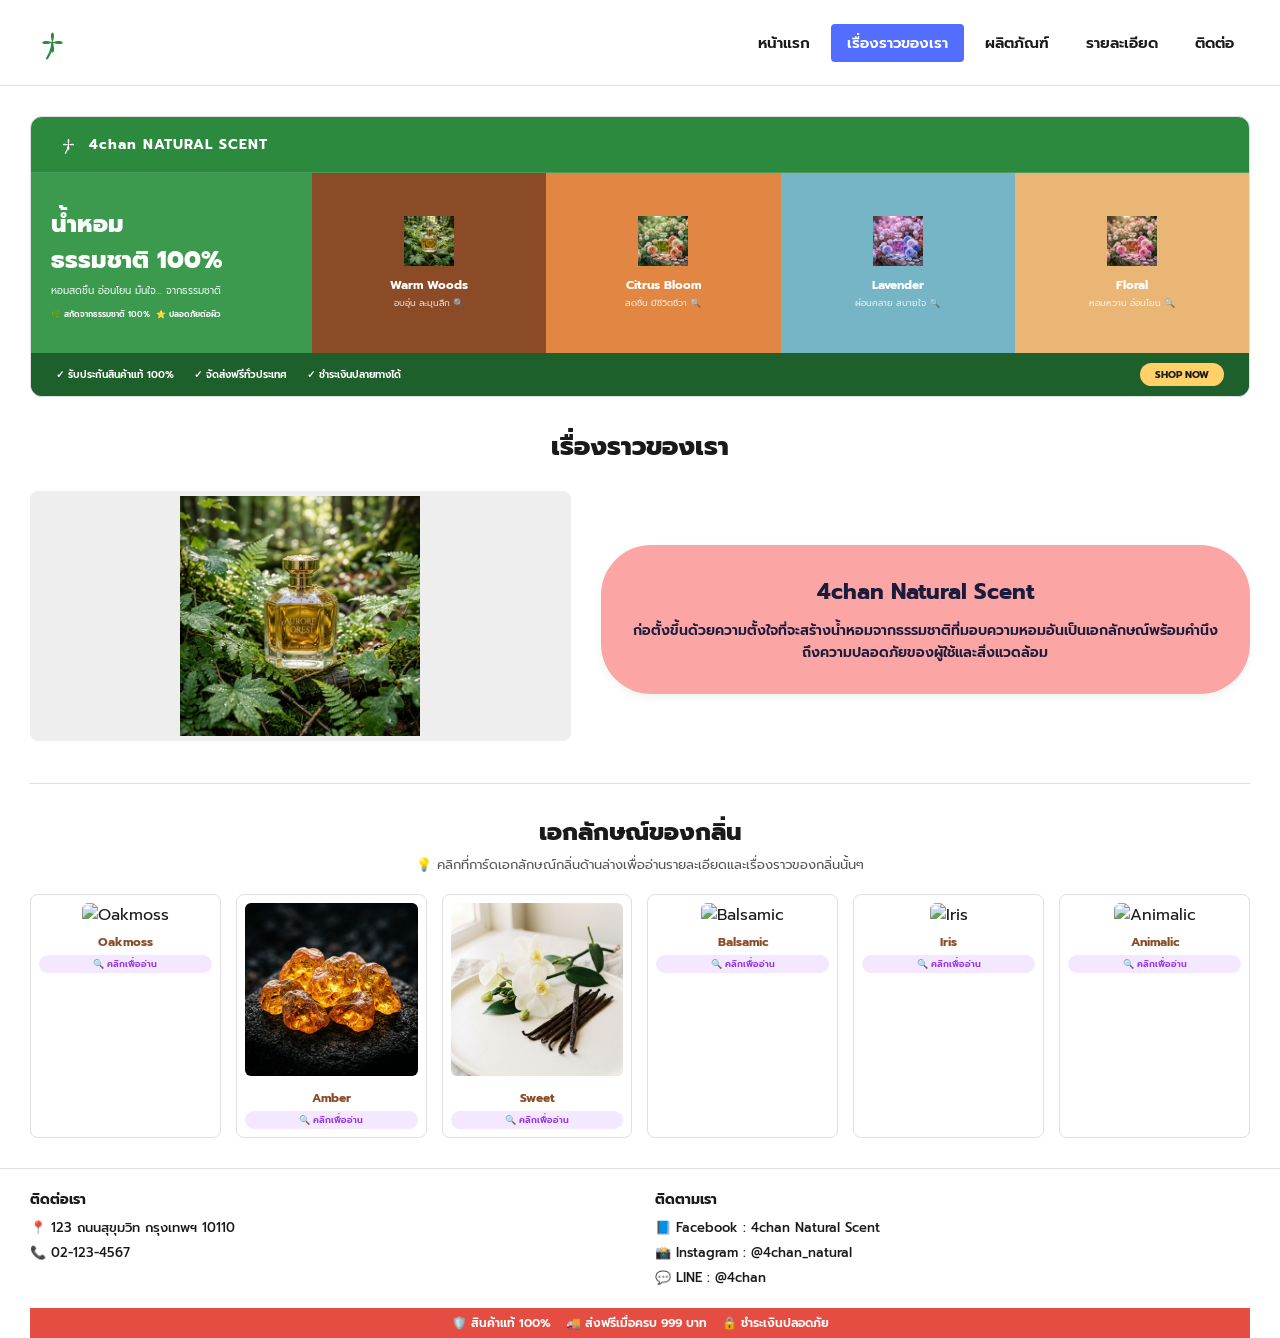
==== commit eab406f2: "Add files via upload" ====
--- a/about.html
+++ b/about.html
@@ -29,7 +29,6 @@
                 <a href="products.html">ผลิตภัณฑ์</a>
                 <a href="details.html">รายละเอียด</a>
                 <a href="contact.html">ติดต่อ</a>
-                <a href="login.html">เข้าสู่ระบบ</a>
             </nav>
             <!-- Hamburger Menu Button -->
             <button class="hamburger-btn" id="hamburgerBtn" aria-label="เปิดเมนู">
@@ -48,7 +47,6 @@
             <a href="products.html">ผลิตภัณฑ์</a>
             <a href="details.html">รายละเอียด</a>
             <a href="contact.html">ติดต่อ</a>
-            <a href="login.html">เข้าสู่ระบบ</a>
         </div>
 
         <!-- Main Content -->
@@ -138,7 +136,8 @@
 
             <!-- Section: About Us Details -->
             <div class="about-section">
-                <h2 style="font-size: 26px; font-weight: 800; text-align: center; margin-bottom: 20px;">เรื่องราวของเรา</h2>
+                <h2 style="font-size: 26px; font-weight: 800; text-align: center; margin-bottom: 20px;">เรื่องราวของเรา
+                </h2>
 
                 <div class="about-intro-grid">
                     <!-- Group of bottles or nice display image -->
@@ -160,7 +159,8 @@
             <div class="scent-identities">
                 <h2 style="font-size: 24px; font-weight: 800; text-align: center; margin-bottom: 5px;">
                     เอกลักษณ์ของกลิ่น</h2>
-                <p style="text-align: center; font-size: 13px; color: var(--text-muted); margin-bottom: 20px;">💡 คลิกที่การ์ดเอกลักษณ์กลิ่นด้านล่างเพื่ออ่านรายละเอียดและเรื่องราวของกลิ่นนั้นๆ</p>
+                <p style="text-align: center; font-size: 13px; color: var(--text-muted); margin-bottom: 20px;">💡
+                    คลิกที่การ์ดเอกลักษณ์กลิ่นด้านล่างเพื่ออ่านรายละเอียดและเรื่องราวของกลิ่นนั้นๆ</p>
 
                 <div class="scent-grid">
                     <!-- Oakmoss -->
@@ -232,33 +232,44 @@
                 <span>🔒 ชำระเงินปลอดภัย</span>
             </div>
         </footer>
-    <!-- Scent Detail Reader Modal Box -->
-    <div class="product-modal-overlay" id="scentReaderOverlay" aria-hidden="true">
-        <div class="product-modal" style="max-width: 580px; border-radius: 24px;">
-            <button class="product-modal-close" id="scentReaderCloseBtn" aria-label="ปิดหน้าต่าง">✕</button>
-            <div class="product-modal-content" style="grid-template-columns: 180px 1fr; gap: 20px; padding: 25px;">
-                <div class="product-modal-image-wrapper" style="background: #fdf4ff;">
-                    <img src="" id="scentReaderImg" alt="เอกลักษณ์ของกลิ่น" class="product-modal-img" style="border-radius: 12px; max-height: 160px; object-fit: cover;">
-                </div>
-                <div class="product-modal-details">
-                    <span class="modal-gender-tag" id="scentReaderTag" style="background: #f3e8ff; color: #9333ea; font-size: 11px;">🌿 เอกลักษณ์ของกลิ่น</span>
-                    <h3 id="scentReaderTitle" class="modal-title" style="font-size: 20px; margin-top: 4px; margin-bottom: 8px;">ชื่อกลิ่น</h3>
-                    <p id="scentReaderDesc" class="modal-desc" style="font-size: 13px; line-height: 1.5; color: #4a3560; margin-bottom: 12px;">คำบรรยายกลิ่น...</p>
-                    
-                    <div class="modal-info-group" style="margin-bottom: 10px;">
-                        <p id="scentReaderTone" style="font-size: 12px; font-weight: 600; color: #7e22ce; background: #faf5ff; padding: 6px 10px; border-radius: 8px; margin-bottom: 6px;">✨ โทนกลิ่น: </p>
-                        <p id="scentReaderFeeling" style="font-size: 12px; font-weight: 600; color: #2b8a3e; background: #f0fdf4; padding: 6px 10px; border-radius: 8px;">🌿 ให้ความรู้สึก: </p>
-                    </div>
-
-                    <div style="font-size: 11px; font-weight: 700; color: #6b21a8; background: #f3e8ff; padding: 8px 12px; border-radius: 10px; text-align: center; margin-top: 5px;">
-                        🛍️ พบในน้ำหอม: <span id="scentReaderPerfumes" style="font-weight: 600; color: #1a1a1a;">-</span>
+        <!-- Scent Detail Reader Modal Box -->
+        <div class="product-modal-overlay" id="scentReaderOverlay" aria-hidden="true">
+            <div class="product-modal" style="max-width: 580px; border-radius: 24px;">
+                <button class="product-modal-close" id="scentReaderCloseBtn" aria-label="ปิดหน้าต่าง">✕</button>
+                <div class="product-modal-content" style="grid-template-columns: 180px 1fr; gap: 20px; padding: 25px;">
+                    <div class="product-modal-image-wrapper" style="background: #fdf4ff;">
+                        <img src="" id="scentReaderImg" alt="เอกลักษณ์ของกลิ่น" class="product-modal-img"
+                            style="border-radius: 12px; max-height: 160px; object-fit: cover;">
+                    </div>
+                    <div class="product-modal-details">
+                        <span class="modal-gender-tag" id="scentReaderTag"
+                            style="background: #f3e8ff; color: #9333ea; font-size: 11px;">🌿 เอกลักษณ์ของกลิ่น</span>
+                        <h3 id="scentReaderTitle" class="modal-title"
+                            style="font-size: 20px; margin-top: 4px; margin-bottom: 8px;">ชื่อกลิ่น</h3>
+                        <p id="scentReaderDesc" class="modal-desc"
+                            style="font-size: 13px; line-height: 1.5; color: #4a3560; margin-bottom: 12px;">
+                            คำบรรยายกลิ่น...</p>
+
+                        <div class="modal-info-group" style="margin-bottom: 10px;">
+                            <p id="scentReaderTone"
+                                style="font-size: 12px; font-weight: 600; color: #7e22ce; background: #faf5ff; padding: 6px 10px; border-radius: 8px; margin-bottom: 6px;">
+                                ✨ โทนกลิ่น: </p>
+                            <p id="scentReaderFeeling"
+                                style="font-size: 12px; font-weight: 600; color: #2b8a3e; background: #f0fdf4; padding: 6px 10px; border-radius: 8px;">
+                                🌿 ให้ความรู้สึก: </p>
+                        </div>
+
+                        <div
+                            style="font-size: 11px; font-weight: 700; color: #6b21a8; background: #f3e8ff; padding: 8px 12px; border-radius: 10px; text-align: center; margin-top: 5px;">
+                            🛍️ พบในน้ำหอม: <span id="scentReaderPerfumes"
+                                style="font-weight: 600; color: #1a1a1a;">-</span>
+                        </div>
                     </div>
                 </div>
             </div>
         </div>
-    </div>
-
-    <script src="app.js"></script>
+
+        <script src="app.js"></script>
 </body>
 
 </html>
--- a/style.css
+++ b/style.css
@@ -1200,6 +1200,7 @@
         opacity: 0;
         transform: translateY(20px);
     }
+
     to {
         opacity: 1;
         transform: translateY(0);
@@ -1220,8 +1221,15 @@
 }
 
 @keyframes loginLogoFloat {
-    0%, 100% { transform: translateY(0); }
-    50% { transform: translateY(-6px); }
+
+    0%,
+    100% {
+        transform: translateY(0);
+    }
+
+    50% {
+        transform: translateY(-6px);
+    }
 }
 
 .login-title {
@@ -1384,8 +1392,13 @@
 }
 
 @keyframes loginLeafSway {
-    0% { transform: rotate(-5deg); }
-    100% { transform: rotate(5deg); }
+    0% {
+        transform: rotate(-5deg);
+    }
+
+    100% {
+        transform: rotate(5deg);
+    }
 }
 
 .login-ornament-line {
@@ -1971,7 +1984,7 @@
 }
 
 /* Active Checkbox Label Style */
-.filter-option input[type="checkbox"]:checked + span,
+.filter-option input[type="checkbox"]:checked+span,
 .filter-option input[type="checkbox"]:checked {
     accent-color: #9333ea;
 }
